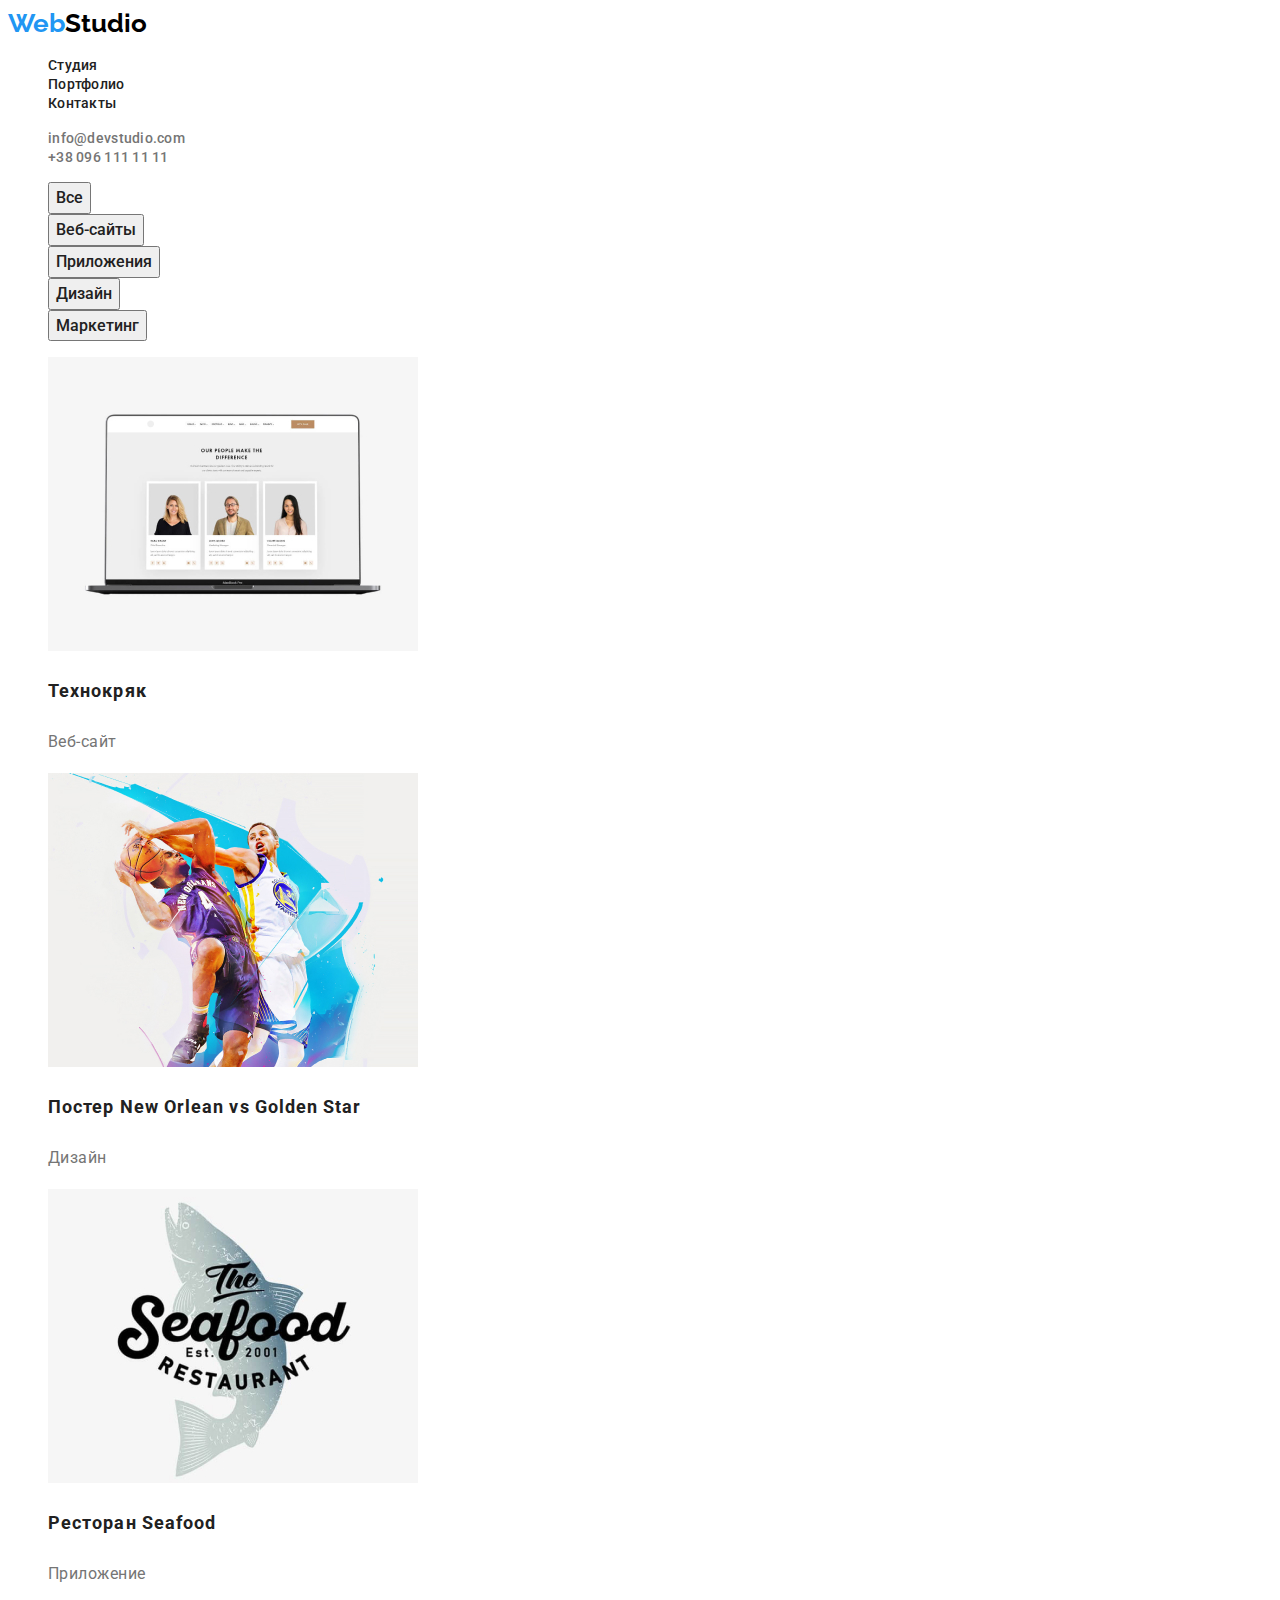
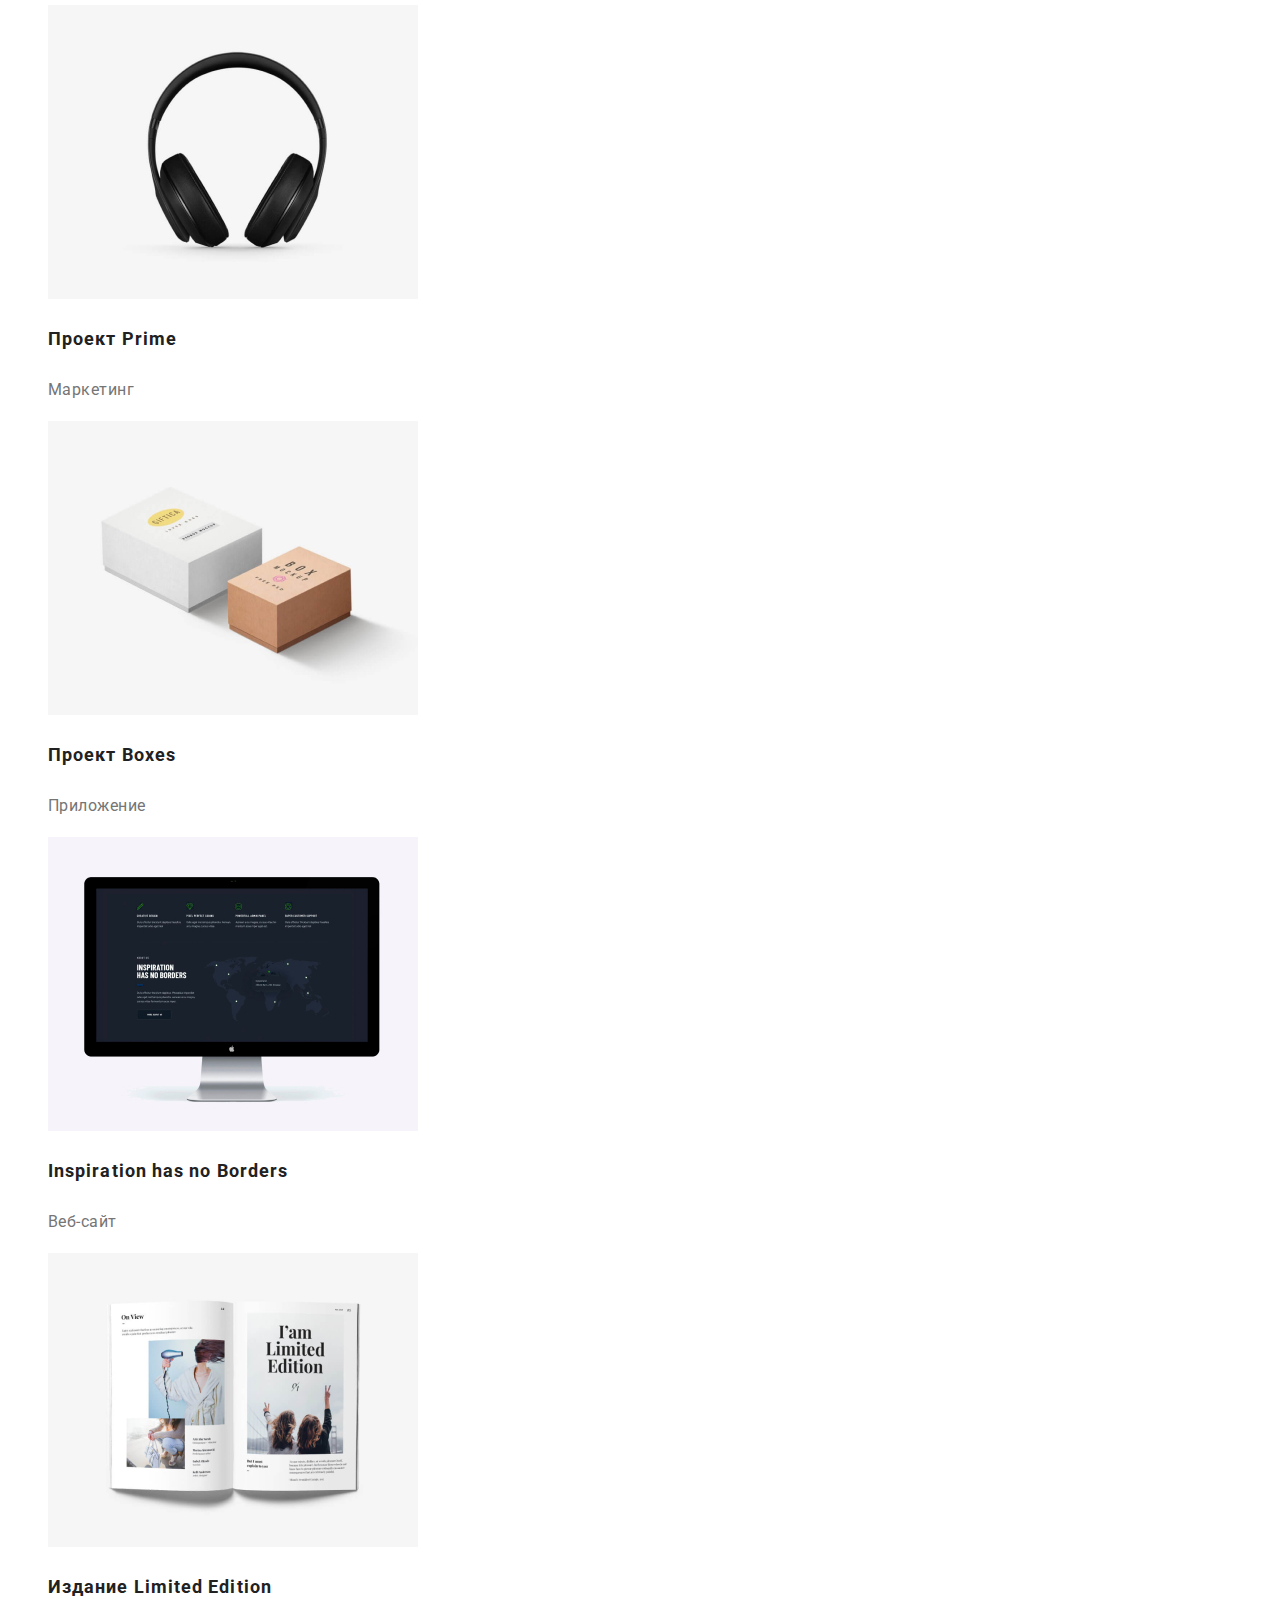
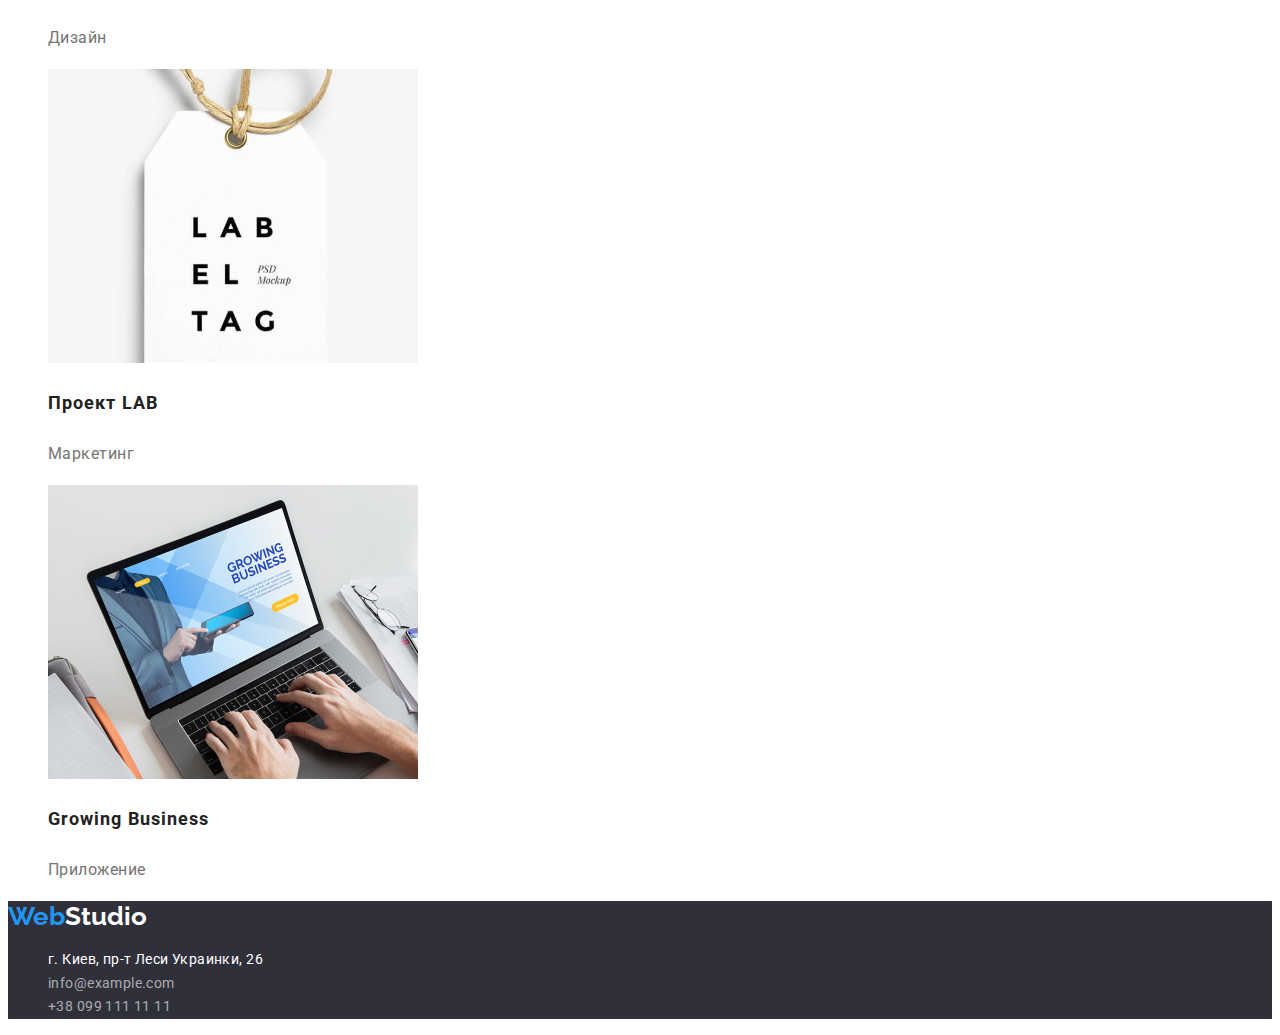
==== portfolio.html @ 6d34a5d7 "start" ====
<!DOCTYPE html>
<html lang="ru">
  <head>
    <meta charset="UTF-8" />
    <meta http-equiv="X-UA-Compatible" content="IE=edge" />
    <meta name="viewport" content="width=device-width, initial-scale=1.0" />
    <title>Портфолио</title>
    <link rel="stylesheet" href="./css/styles.css" />
    <link rel="preconnect" href="https://fonts.googleapis.com" />
    <link rel="preconnect" href="https://fonts.gstatic.com" crossorigin />
    <link
      href="https://fonts.googleapis.com/css2?family=Raleway:wght@700&family=Roboto:wght@400;500;700;900&display=swap"
      rel="stylesheet"
    />
  </head>

  <body>
    <!-- Шапка сайта -->

    <header>
      <nav>
        <a class="logo text-decor" href="./index.html">
          <span class="logo-accent">Web</span>Studio</a
        >

        <ul class="list-style">
          <li><a class="hover-style text-decor link-style" href="./index.html">Студия</a></li>
          <li>
            <a class="hover-style text-decor link-style" href="./portfolio.html">Портфолио</a>
          </li>
          <li><a class="hover-style text-decor link-style" href="">Контакты</a></li>
        </ul>
      </nav>

      <ul class="list-style">
        <li>
          <a class="contacts text-decor hover-style" href="mailto:info@devstudio.com"
            >info@devstudio.com</a
          >
        </li>
        <li>
          <a class="contacts text-decor hover-style" href="tel:+380961111111">+38 096 111 11 11</a>
        </li>
      </ul>
    </header>

    <!-- Основной контент -->

    <main>
      <section class="main-section">
        <h1 hidden>Примеры работ</h1>
        <ul class="list-style">
          <li><button type="button" class="main-section-button">Все</button></li>
          <li><button type="button" class="main-section-button">Веб-сайты</button></li>
          <li><button type="button" class="main-section-button">Приложения</button></li>
          <li><button type="button" class="main-section-button">Дизайн</button></li>
          <li><button type="button" class="main-section-button">Маркетинг</button></li>
        </ul>

        <ul class="list-style">
          <li>
            <img src="./images/techbook.jpg" alt="Технокряк" width="370" />
            <h3 class="main-section-projects">Технокряк</h3>
            <p class="main-section-title">Веб-сайт</p>
          </li>

          <li>
            <img
              src="./images/poster-new-orlean.jpg"
              alt="Постер New Orlean vs Golden Star"
              width="370"
            />
            <h3 class="main-section-projects">Постер New Orlean vs Golden Star</h3>
            <p class="main-section-title">Дизайн</p>
          </li>

          <li>
            <img src="./images/rest-seafood.jpg" alt="Ресторан Seafood" width="370" />
            <h3 class="main-section-projects">Ресторан Seafood</h3>
            <p class="main-section-title">Приложение</p>
          </li>

          <li>
            <img src="./images/project-prime.jpg" alt="Проект Prime" width="370" />
            <h3 class="main-section-projects">Проект Prime</h3>
            <p class="main-section-title">Маркетинг</p>
          </li>

          <li>
            <img src="./images/project-boxes.jpg" alt="Проект Boxes" width="370" />
            <h3 class="main-section-projects">Проект Boxes</h3>
            <p class="main-section-title">Приложение</p>
          </li>

          <li>
            <img
              src="./images/inspiration-has-no-b.jpg"
              alt="Inspiration has no Borders"
              width="370"
            />
            <h3 class="main-section-projects">Inspiration has no Borders</h3>
            <p class="main-section-title">Веб-сайт</p>
          </li>

          <li>
            <img src="./images/edition-le.jpg" alt="Издание Limited Edition" width="370" />
            <h3 class="main-section-projects">Издание Limited Edition</h3>
            <p class="main-section-title">Дизайн</p>
          </li>

          <li>
            <img src="./images/project-lab.jpg" alt="Проект LAB" width="370" />
            <h3 class="main-section-projects">Проект LAB</h3>
            <p class="main-section-title">Маркетинг</p>
          </li>

          <li>
            <img src="./images/growing-business.jpg" alt="Growing Business" width="370" />
            <h3 class="main-section-projects">Growing Business</h3>
            <p class="main-section-title">Приложение</p>
          </li>
        </ul>
      </section>
    </main>

    <!-- Футер -->

    <footer class="footer-section">
      <a class="footer-logo text-decor" href="./index.html"
        ><span class="footer-logo-accent">Web</span>Studio</a
      >
      <address>
        <ul class="list-style">
          <li>
            <a class="text-decor" href="https://bit.ly/3pXMvUd"
              ><span class="footer-adress-style hover-style"
                >г. Киев, пр-т Леси Украинки, 26</span
              ></a
            >
          </li>
          <li>
            <a class="text-decor" href="mailto:info@example.com"
              ><span class="footer-contacts-style hover-style">info@example.com</span></a
            >
          </li>
          <li>
            <a class="text-decor" href="tel:+380991111111"
              ><span class="footer-contacts-style hover-style">+38 099 111 11 11</span></a
            >
          </li>
        </ul>
      </address>
    </footer>
  </body>
</html>
---- css/styles.css ----
:root {
  --primary-text-color: #212121;
  --second-text-color: #757575;
  --accent-color: #2196f3;
  --white-text-color: #ffffff;
  --main-background-color: #ffffff;
}

body {
  font-family: 'Roboto', sans-serif;
  font-style: normal;
  background: var(--main-background-color);
}

.list-style {
  list-style: none;
}

.text-decor {
  text-decoration: none;
}

.hover-style:hover,
hover-style:focus {
  color: var(--accent-color);
}

/* Шапка общая*/

.logo {
  font-family: 'Raleway';
  font-style: 400;
  font-weight: 700;
  font-size: 26px;
  line-height: 1.19;
  color: #000000;
}

.logo-accent {
  color: var(--accent-color);
}

.contacts {
  font-weight: 500;
  font-size: 14px;
  line-height: 1.14;
  letter-spacing: 0.02em;
  color: var(--second-text-color);
}

.link-style {
  font-style: normal;
  font-weight: 500;
  font-size: 14px;
  line-height: 1.14;
  letter-spacing: 0.02em;
  color: var(--primary-text-color);
}

/* Основной контент - главная */

.hero-section {
  background: #2f303a;
}

.hero-section-title {
  font-weight: 900;
  font-size: 44px;
  line-height: 1.36;
  text-align: center;
  letter-spacing: 0.06em;
  text-transform: uppercase;
  color: var(--white-text-color);
}

.hero-section-button {
  width: 200px;
  height: 50px;
  cursor: pointer;
  font-weight: 700;
  font-size: 16px;
  line-height: 0.53;
  align-items: center;
  text-align: center;
  letter-spacing: 0.06em;
  color: var(--primary-text-color);
}

.hero-section-button:hover,
.hero-section-button:focus {
  background-color: #2196f3;
  color: var(--white-text-color);
}

.skill-section-title {
  font-weight: 700;
  font-size: 14px;
  line-height: 1.14;
  letter-spacing: 0.03em;
  text-transform: uppercase;
  color: var(--primary-text-color);
}

.scill-section-text {
  font-size: 14px;
  line-height: 1.71;
  letter-spacing: 0.03em;
  color: var(--second-text-color);
}

.work-section-title {
  font-style: normal;
  font-weight: 700;
  font-size: 36px;
  line-height: 1.17;
  text-align: center;
  letter-spacing: 0.03em;
}

.team-section {
  background: #f5f4fa;
}

.team-section-title {
  font-style: normal;
  font-weight: 700;
  font-size: 36px;
  line-height: 1.17;
  text-align: center;
  letter-spacing: 0.03em;
  color: var(--primary-text-color);
}

.team-section-person {
  font-style: normal;
  font-weight: 500;
  font-size: 16px;
  line-height: 1.19;
  text-align: center;
  letter-spacing: 0.03em;
}

.team-section-text {
  font-size: 16px;
  line-height: 1.19;
  text-align: center;
  letter-spacing: 0.03em;
  color: var(--second-text-color);
}

/* Основной контент - портфолио*/

.main-section-button {
  font-family: 'Roboto';
  font-style: inherit;
  font-weight: 500;
  font-size: 16px;
  line-height: 1.62;
  color: var(--primary-text-color);
  cursor: pointer;
}

.main-section-button:hover,
.main-section-button:focus {
  background-color: #2196f3;
  color: var(--white-text-color);
}

.main-section-projects {
  font-weight: 700;
  font-size: 18px;
  line-height: 2;
  letter-spacing: 0.06em;
  color: var(--primary-text-color);
}

.main-section-title {
  font-weight: 400;
  font-size: 16px;
  line-height: 1.87;
  letter-spacing: 0.03em;
  color: var(--second-text-color);
}

/* Футер общий*/

.footer-section {
  background-color: #2f303a;
}

.footer-logo {
  font-family: 'Raleway';
  font-style: 400;
  font-weight: 700;
  font-size: 26px;
  line-height: 1.19;
  color: var(--white-text-color);
}

.footer-logo-accent {
  color: var(--accent-color);
}

.footer-adress-style {
  font-style: normal;
  font-weight: 400;
  font-size: 14px;
  line-height: 1.71;
  letter-spacing: 0.03em;
  color: var(--white-text-color);
}

.footer-contacts-style {
  font-style: normal;
  font-weight: 400;
  font-size: 14px;
  line-height: 1.71;
  letter-spacing: 0.03em;
  color: rgba(255, 255, 255, 0.6);
}
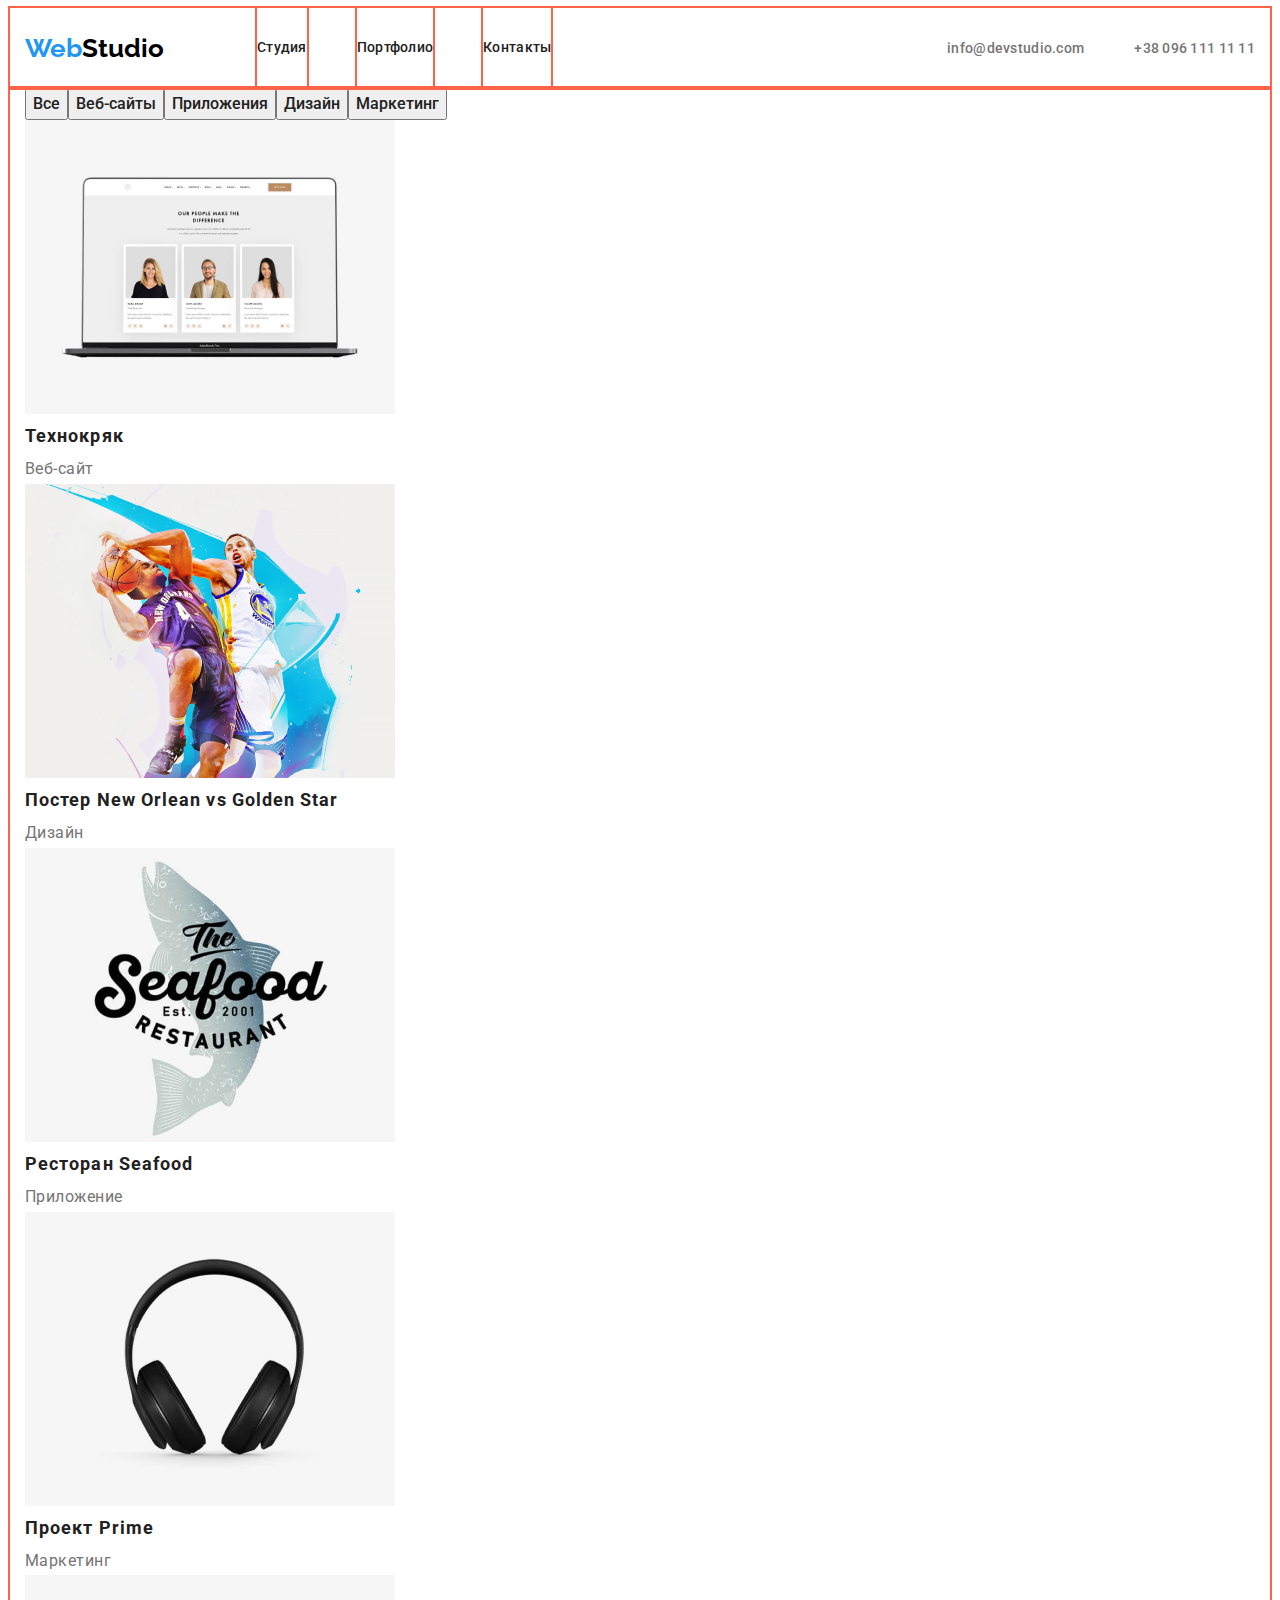
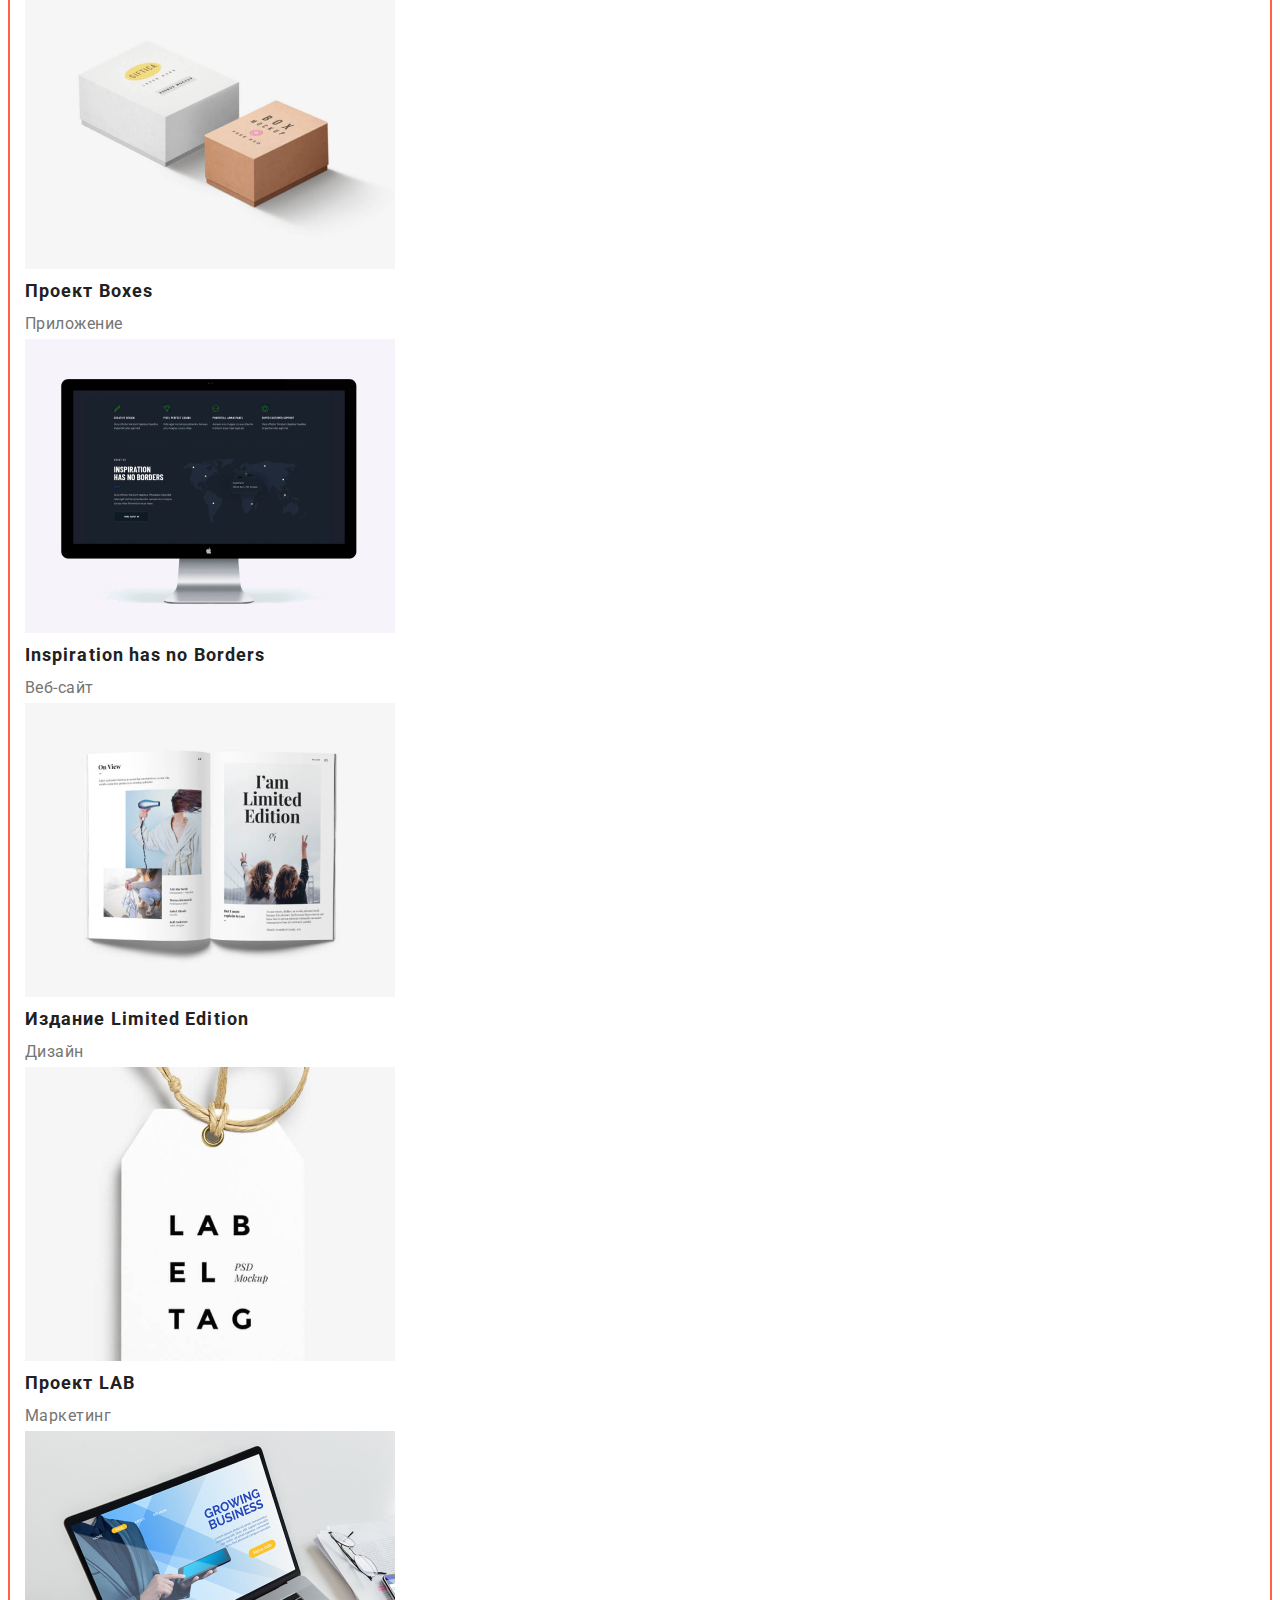
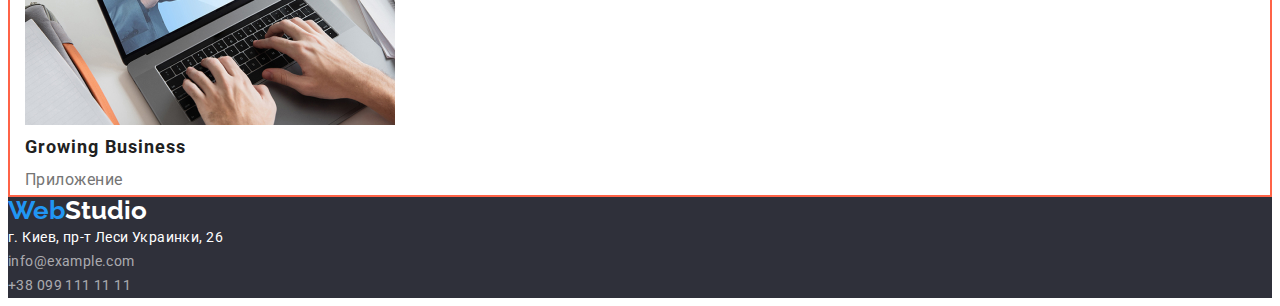
==== commit e8306dc2: "header" ====
--- a/portfolio.html
+++ b/portfolio.html
@@ -5,51 +5,62 @@
     <meta http-equiv="X-UA-Compatible" content="IE=edge" />
     <meta name="viewport" content="width=device-width, initial-scale=1.0" />
     <title>Портфолио</title>
-    <link rel="stylesheet" href="./css/styles.css" />
+
     <link rel="preconnect" href="https://fonts.googleapis.com" />
     <link rel="preconnect" href="https://fonts.gstatic.com" crossorigin />
     <link
       href="https://fonts.googleapis.com/css2?family=Raleway:wght@700&family=Roboto:wght@400;500;700;900&display=swap"
       rel="stylesheet"
     />
+    <link
+      rel="stylesheet"
+      href="https://cdnjs.cloudflare.com/ajax/libs/modern-normalize/1.1.0/modern-normalize.min.css"
+      integrity="sha512-wpPYUAdjBVSE4KJnH1VR1HeZfpl1ub8YT/NKx4PuQ5NmX2tKuGu6U/JRp5y+Y8XG2tV+wKQpNHVUX03MfMFn9Q=="
+      crossorigin="anonymous"
+      referrerpolicy="no-referrer"
+    />
+    <link rel="stylesheet" href="./css/styles.css" />
   </head>
 
   <body>
     <!-- Шапка сайта -->
 
-    <header>
-      <nav>
-        <a class="logo text-decor" href="./index.html">
-          <span class="logo-accent">Web</span>Studio</a
-        >
+    <header class="page-header">
+      <div class="container header-style">
+        <nav class="header-style">
+          <a class="logo decor" href="./index.html"> <span class="logo-accent">Web</span>Studio</a>
+          <ul class="list-style site-nav">
+            <li class="item">
+              <a class="hover-style link-style" href="./index.html">Студия</a>
+            </li>
+            <li class="item">
+              <a class="hover-style link-style" href="./portfolio.html">Портфолио</a>
+            </li>
+            <li class="item">
+              <a class="hover-style link-style" href="">Контакты</a>
+            </li>
+          </ul>
+        </nav>
 
-        <ul class="list-style">
-          <li><a class="hover-style text-decor link-style" href="./index.html">Студия</a></li>
-          <li>
-            <a class="hover-style text-decor link-style" href="./portfolio.html">Портфолио</a>
+        <ul class="list-style contacts">
+          <li class="contacts-item">
+            <a class="contacts-link hover-style" href="mailto:info@devstudio.com"
+              >info@devstudio.com</a
+            >
           </li>
-          <li><a class="hover-style text-decor link-style" href="">Контакты</a></li>
+          <li class="contacts-item">
+            <a class="contacts-link hover-style" href="tel:+380961111111">+38 096 111 11 11</a>
+          </li>
         </ul>
-      </nav>
-
-      <ul class="list-style">
-        <li>
-          <a class="contacts text-decor hover-style" href="mailto:info@devstudio.com"
-            >info@devstudio.com</a
-          >
-        </li>
-        <li>
-          <a class="contacts text-decor hover-style" href="tel:+380961111111">+38 096 111 11 11</a>
-        </li>
-      </ul>
+      </div>
     </header>
 
     <!-- Основной контент -->
 
     <main>
-      <section class="main-section">
+      <section class="container main-section">
         <h1 hidden>Примеры работ</h1>
-        <ul class="list-style">
+        <ul class="list-style button-list">
           <li><button type="button" class="main-section-button">Все</button></li>
           <li><button type="button" class="main-section-button">Веб-сайты</button></li>
           <li><button type="button" class="main-section-button">Приложения</button></li>
@@ -126,25 +137,25 @@
     <!-- Футер -->
 
     <footer class="footer-section">
-      <a class="footer-logo text-decor" href="./index.html"
+      <a class="footer-logo" href="./index.html"
         ><span class="footer-logo-accent">Web</span>Studio</a
       >
       <address>
         <ul class="list-style">
           <li>
-            <a class="text-decor" href="https://bit.ly/3pXMvUd"
+            <a href="https://bit.ly/3pXMvUd"
               ><span class="footer-adress-style hover-style"
                 >г. Киев, пр-т Леси Украинки, 26</span
               ></a
             >
           </li>
           <li>
-            <a class="text-decor" href="mailto:info@example.com"
+            <a href="mailto:info@example.com"
               ><span class="footer-contacts-style hover-style">info@example.com</span></a
             >
           </li>
           <li>
-            <a class="text-decor" href="tel:+380991111111"
+            <a href="tel:+380991111111"
               ><span class="footer-contacts-style hover-style">+38 099 111 11 11</span></a
             >
           </li>
--- a/css/styles.css
+++ b/css/styles.css
@@ -12,20 +12,62 @@
   background: var(--main-background-color);
 }
 
+h1,
+h2,
+h3,
+h4,
+h5,
+h6,
+p {
+  margin: 0;
+}
+
 .list-style {
   list-style: none;
-}
-
-.text-decor {
+  text-decoration: none;
+  padding: 0;
+  margin: 0;
+}
+
+.decor {
   text-decoration: none;
 }
 
 .hover-style:hover,
 hover-style:focus {
   color: var(--accent-color);
+  text-decoration: none;
+}
+
+.container {
+  width: 1230px;
+  padding-left: 15px;
+  padding-right: 15px;
+  margin-left: auto;
+  margin-right: auto;
+  outline: 2px solid tomato;
 }
 
 /* Шапка общая*/
+
+.header-style {
+  display: flex;
+  align-items: center;
+}
+
+.site-nav {
+  display: flex;
+  margin-left: 93px;
+}
+
+.site-nav .item {
+  /* margin-right: 50px; */
+  outline: 2px solid tomato;
+}
+
+.site-nav .item + .item {
+  margin-left: 50px;
+}
 
 .logo {
   font-family: 'Raleway';
@@ -40,21 +82,37 @@
   color: var(--accent-color);
 }
 
-.contacts {
+.link-style {
+  display: block;
+  padding-top: 32px;
+  padding-bottom: 32px;
+
+  color: var(--primary-text-color);
+
+  font-style: normal;
   font-weight: 500;
   font-size: 14px;
   line-height: 1.14;
   letter-spacing: 0.02em;
-  color: var(--second-text-color);
-}
-
-.link-style {
-  font-style: normal;
+  text-decoration: none;
+}
+
+.contacts .contacts-item + .contacts-item {
+  margin-left: 50px;
+}
+
+.contacts {
+  display: flex;
+  margin-left: auto;
+}
+
+.contacts-link {
   font-weight: 500;
   font-size: 14px;
   line-height: 1.14;
   letter-spacing: 0.02em;
-  color: var(--primary-text-color);
+  color: var(--second-text-color);
+  text-decoration: none;
 }
 
 /* Основной контент - главная */
@@ -74,7 +132,7 @@
 }
 
 .hero-section-button {
-  width: 200px;
+  min-width: 200px;
   height: 50px;
   cursor: pointer;
   font-weight: 700;
@@ -84,6 +142,8 @@
   text-align: center;
   letter-spacing: 0.06em;
   color: var(--primary-text-color);
+  border-radius: 4px;
+  padding: 10px 32px;
 }
 
 .hero-section-button:hover,
@@ -150,6 +210,10 @@
 
 /* Основной контент - портфолио*/
 
+.button-list {
+  display: flex;
+}
+
 .main-section-button {
   font-family: 'Roboto';
   font-style: inherit;
@@ -195,6 +259,7 @@
   font-size: 26px;
   line-height: 1.19;
   color: var(--white-text-color);
+  text-decoration: none;
 }
 
 .footer-logo-accent {
@@ -218,3 +283,7 @@
   letter-spacing: 0.03em;
   color: rgba(255, 255, 255, 0.6);
 }
+
+.list-style a {
+  text-decoration: none;
+}
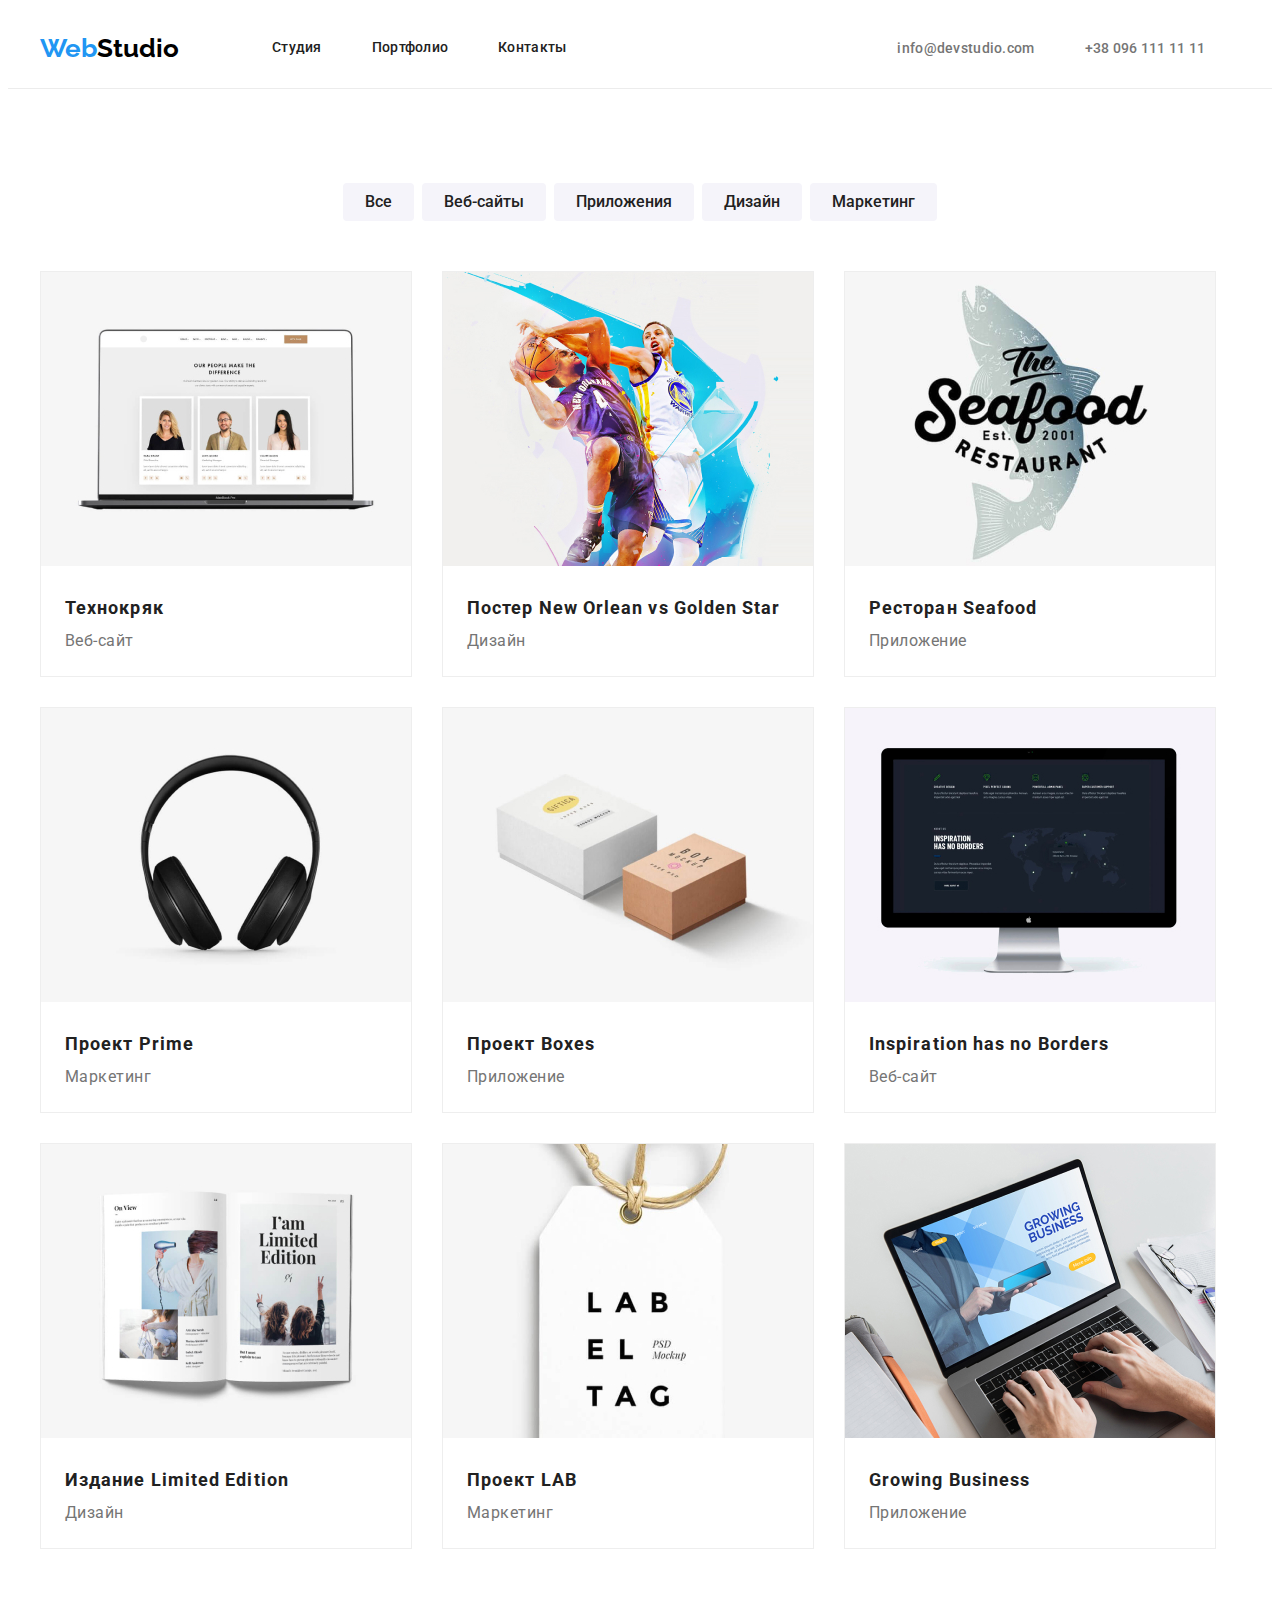
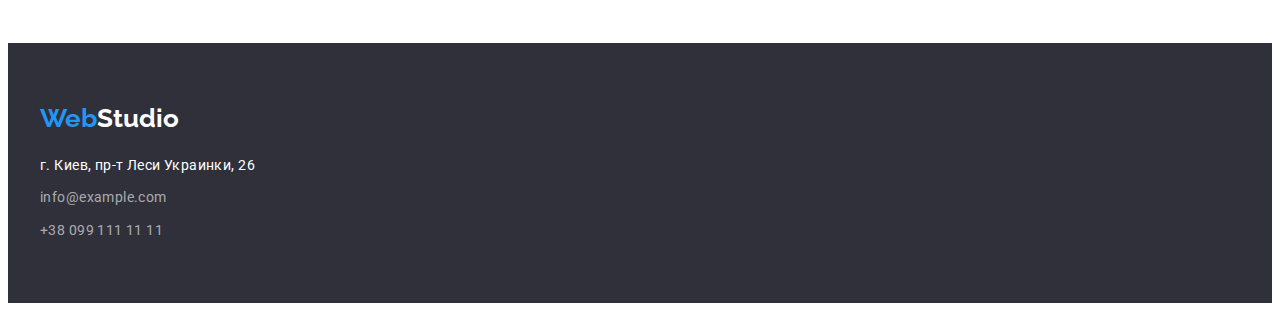
==== commit b67d71d6: "portfolio done" ====
--- a/portfolio.html
+++ b/portfolio.html
@@ -58,77 +58,105 @@
     <!-- Основной контент -->
 
     <main>
-      <section class="container main-section">
+      <section class="container main-section section">
         <h1 hidden>Примеры работ</h1>
         <ul class="list-style button-list">
-          <li><button type="button" class="main-section-button">Все</button></li>
-          <li><button type="button" class="main-section-button">Веб-сайты</button></li>
-          <li><button type="button" class="main-section-button">Приложения</button></li>
-          <li><button type="button" class="main-section-button">Дизайн</button></li>
-          <li><button type="button" class="main-section-button">Маркетинг</button></li>
+          <li class="button-item">
+            <button type="button" class="main-section-button">Все</button>
+          </li>
+          <li class="button-item">
+            <button type="button" class="main-section-button">Веб-сайты</button>
+          </li>
+          <li class="button-item">
+            <button type="button" class="main-section-button">Приложения</button>
+          </li>
+          <li class="button-item">
+            <button type="button" class="main-section-button">Дизайн</button>
+          </li>
+          <li class="button-item">
+            <button type="button" class="main-section-button">Маркетинг</button>
+          </li>
         </ul>
 
-        <ul class="list-style">
-          <li>
+        <ul class="list-style project-list">
+          <li class="project-item">
             <img src="./images/techbook.jpg" alt="Технокряк" width="370" />
-            <h3 class="main-section-projects">Технокряк</h3>
-            <p class="main-section-title">Веб-сайт</p>
+            <div class="project-text">
+              <h3 class="main-section-projects">Технокряк</h3>
+              <p class="main-section-title">Веб-сайт</p>
+            </div>
           </li>
 
-          <li>
+          <li class="project-item">
             <img
               src="./images/poster-new-orlean.jpg"
               alt="Постер New Orlean vs Golden Star"
               width="370"
             />
-            <h3 class="main-section-projects">Постер New Orlean vs Golden Star</h3>
-            <p class="main-section-title">Дизайн</p>
+            <div class="project-text">
+              <h3 class="main-section-projects">Постер New Orlean vs Golden Star</h3>
+              <p class="main-section-title">Дизайн</p>
+            </div>
           </li>
 
-          <li>
+          <li class="project-item">
             <img src="./images/rest-seafood.jpg" alt="Ресторан Seafood" width="370" />
-            <h3 class="main-section-projects">Ресторан Seafood</h3>
-            <p class="main-section-title">Приложение</p>
+            <div class="project-text">
+              <h3 class="main-section-projects">Ресторан Seafood</h3>
+              <p class="main-section-title">Приложение</p>
+            </div>
           </li>
 
-          <li>
+          <li class="project-item">
             <img src="./images/project-prime.jpg" alt="Проект Prime" width="370" />
-            <h3 class="main-section-projects">Проект Prime</h3>
-            <p class="main-section-title">Маркетинг</p>
+            <div class="project-text">
+              <h3 class="main-section-projects">Проект Prime</h3>
+              <p class="main-section-title">Маркетинг</p>
+            </div>
           </li>
 
-          <li>
+          <li class="project-item">
             <img src="./images/project-boxes.jpg" alt="Проект Boxes" width="370" />
-            <h3 class="main-section-projects">Проект Boxes</h3>
-            <p class="main-section-title">Приложение</p>
+            <div class="project-text">
+              <h3 class="main-section-projects">Проект Boxes</h3>
+              <p class="main-section-title">Приложение</p>
+            </div>
           </li>
 
-          <li>
+          <li class="project-item">
             <img
               src="./images/inspiration-has-no-b.jpg"
               alt="Inspiration has no Borders"
               width="370"
             />
-            <h3 class="main-section-projects">Inspiration has no Borders</h3>
-            <p class="main-section-title">Веб-сайт</p>
+            <div class="project-text">
+              <h3 class="main-section-projects">Inspiration has no Borders</h3>
+              <p class="main-section-title">Веб-сайт</p>
+            </div>
           </li>
 
-          <li>
+          <li class="project-item">
             <img src="./images/edition-le.jpg" alt="Издание Limited Edition" width="370" />
-            <h3 class="main-section-projects">Издание Limited Edition</h3>
-            <p class="main-section-title">Дизайн</p>
+            <div class="project-text">
+              <h3 class="main-section-projects">Издание Limited Edition</h3>
+              <p class="main-section-title">Дизайн</p>
+            </div>
           </li>
 
-          <li>
+          <li class="project-item">
             <img src="./images/project-lab.jpg" alt="Проект LAB" width="370" />
-            <h3 class="main-section-projects">Проект LAB</h3>
-            <p class="main-section-title">Маркетинг</p>
+            <div class="project-text">
+              <h3 class="main-section-projects">Проект LAB</h3>
+              <p class="main-section-title">Маркетинг</p>
+            </div>
           </li>
 
-          <li>
+          <li class="project-item">
             <img src="./images/growing-business.jpg" alt="Growing Business" width="370" />
-            <h3 class="main-section-projects">Growing Business</h3>
-            <p class="main-section-title">Приложение</p>
+            <div class="project-text">
+              <h3 class="main-section-projects">Growing Business</h3>
+              <p class="main-section-title">Приложение</p>
+            </div>
           </li>
         </ul>
       </section>
@@ -137,30 +165,34 @@
     <!-- Футер -->
 
     <footer class="footer-section">
-      <a class="footer-logo" href="./index.html"
-        ><span class="footer-logo-accent">Web</span>Studio</a
-      >
-      <address>
-        <ul class="list-style">
-          <li>
-            <a href="https://bit.ly/3pXMvUd"
-              ><span class="footer-adress-style hover-style"
-                >г. Киев, пр-т Леси Украинки, 26</span
-              ></a
-            >
-          </li>
-          <li>
-            <a href="mailto:info@example.com"
-              ><span class="footer-contacts-style hover-style">info@example.com</span></a
-            >
-          </li>
-          <li>
-            <a href="tel:+380991111111"
-              ><span class="footer-contacts-style hover-style">+38 099 111 11 11</span></a
-            >
-          </li>
-        </ul>
-      </address>
+      <section class="container">
+        <div class="footer-logo-item">
+          <a class="footer-logo" href="./index.html"
+            ><span class="footer-logo-accent">Web</span>Studio</a
+          >
+        </div>
+        <address class="footer-adress">
+          <ul class="list-style">
+            <li>
+              <a href="https://bit.ly/3pXMvUd"
+                ><span class="footer-adress-style hover-style"
+                  >г. Киев, пр-т Леси Украинки, 26</span
+                ></a
+              >
+            </li>
+            <li class="footer-item">
+              <a href="mailto:info@example.com"
+                ><span class="footer-contacts-style hover-style">info@example.com</span></a
+              >
+            </li>
+            <li class="footer-item">
+              <a href="tel:+380991111111"
+                ><span class="footer-contacts-style hover-style">+38 099 111 11 11</span></a
+              >
+            </li>
+          </ul>
+        </address>
+      </section>
     </footer>
   </body>
 </html>
--- a/css/styles.css
+++ b/css/styles.css
@@ -10,6 +10,7 @@
   font-family: 'Roboto', sans-serif;
   font-style: normal;
   background: var(--main-background-color);
+  /* width: 1600px; */
 }
 
 h1,
@@ -40,30 +41,33 @@
 }
 
 .container {
-  width: 1230px;
+  width: 1200px;
   padding-left: 15px;
   padding-right: 15px;
   margin-left: auto;
   margin-right: auto;
+  /* outline: 2px solid tomato; */
+}
+
+/* Шапка общая*/
+
+.page-header {
+  border-bottom: 1px solid #ececec;
+}
+
+.header-style {
+  display: flex;
+  align-items: center;
+}
+
+.site-nav {
+  display: flex;
+  margin-left: 93px;
+}
+
+/* .site-nav .item {
   outline: 2px solid tomato;
-}
-
-/* Шапка общая*/
-
-.header-style {
-  display: flex;
-  align-items: center;
-}
-
-.site-nav {
-  display: flex;
-  margin-left: 93px;
-}
-
-.site-nav .item {
-  /* margin-right: 50px; */
-  outline: 2px solid tomato;
-}
+} */
 
 .site-nav .item + .item {
   margin-left: 50px;
@@ -103,7 +107,7 @@
 
 .contacts {
   display: flex;
-  margin-left: auto;
+  margin-left: 331px;
 }
 
 .contacts-link {
@@ -210,11 +214,27 @@
 
 /* Основной контент - портфолио*/
 
+.section {
+  padding-top: 94px;
+  padding-bottom: 94px;
+}
+
 .button-list {
   display: flex;
+  justify-content: center;
+  /* padding-top: 94px; */
+}
+
+.button-list .button-item + .button-item {
+  padding-left: 8px;
 }
 
 .main-section-button {
+  padding: 6px 22px;
+  background: #f5f4fa;
+  border-radius: 4px;
+  border: none;
+
   font-family: 'Roboto';
   font-style: inherit;
   font-weight: 500;
@@ -230,6 +250,30 @@
   color: var(--white-text-color);
 }
 
+.project-list {
+  display: flex;
+  flex-wrap: wrap;
+  padding-top: 50px;
+  /* padding-bottom: 94px; */
+  /* outline: 2px solid tomato; */
+}
+
+.project-item {
+  width: 370px;
+  margin-right: 30px;
+  margin-bottom: 30px;
+  background: #ffffff;
+  border: 1px solid #eeeeee;
+}
+
+.project-item:nth-child(3n) {
+  margin-right: 0;
+}
+
+.project-item:nth-last-child(-n + 3) {
+  margin-bottom: 0;
+}
+
 .main-section-projects {
   font-weight: 700;
   font-size: 18px;
@@ -246,6 +290,10 @@
   color: var(--second-text-color);
 }
 
+.project-text {
+  padding: 20px 24px;
+}
+
 /* Футер общий*/
 
 .footer-section {
@@ -287,3 +335,16 @@
 .list-style a {
   text-decoration: none;
 }
+
+.footer-logo-item {
+  padding-top: 60px;
+}
+
+.footer-adress {
+  padding-top: 20px;
+  padding-bottom: 60px;
+}
+
+.footer-item {
+  padding-top: 9px;
+}
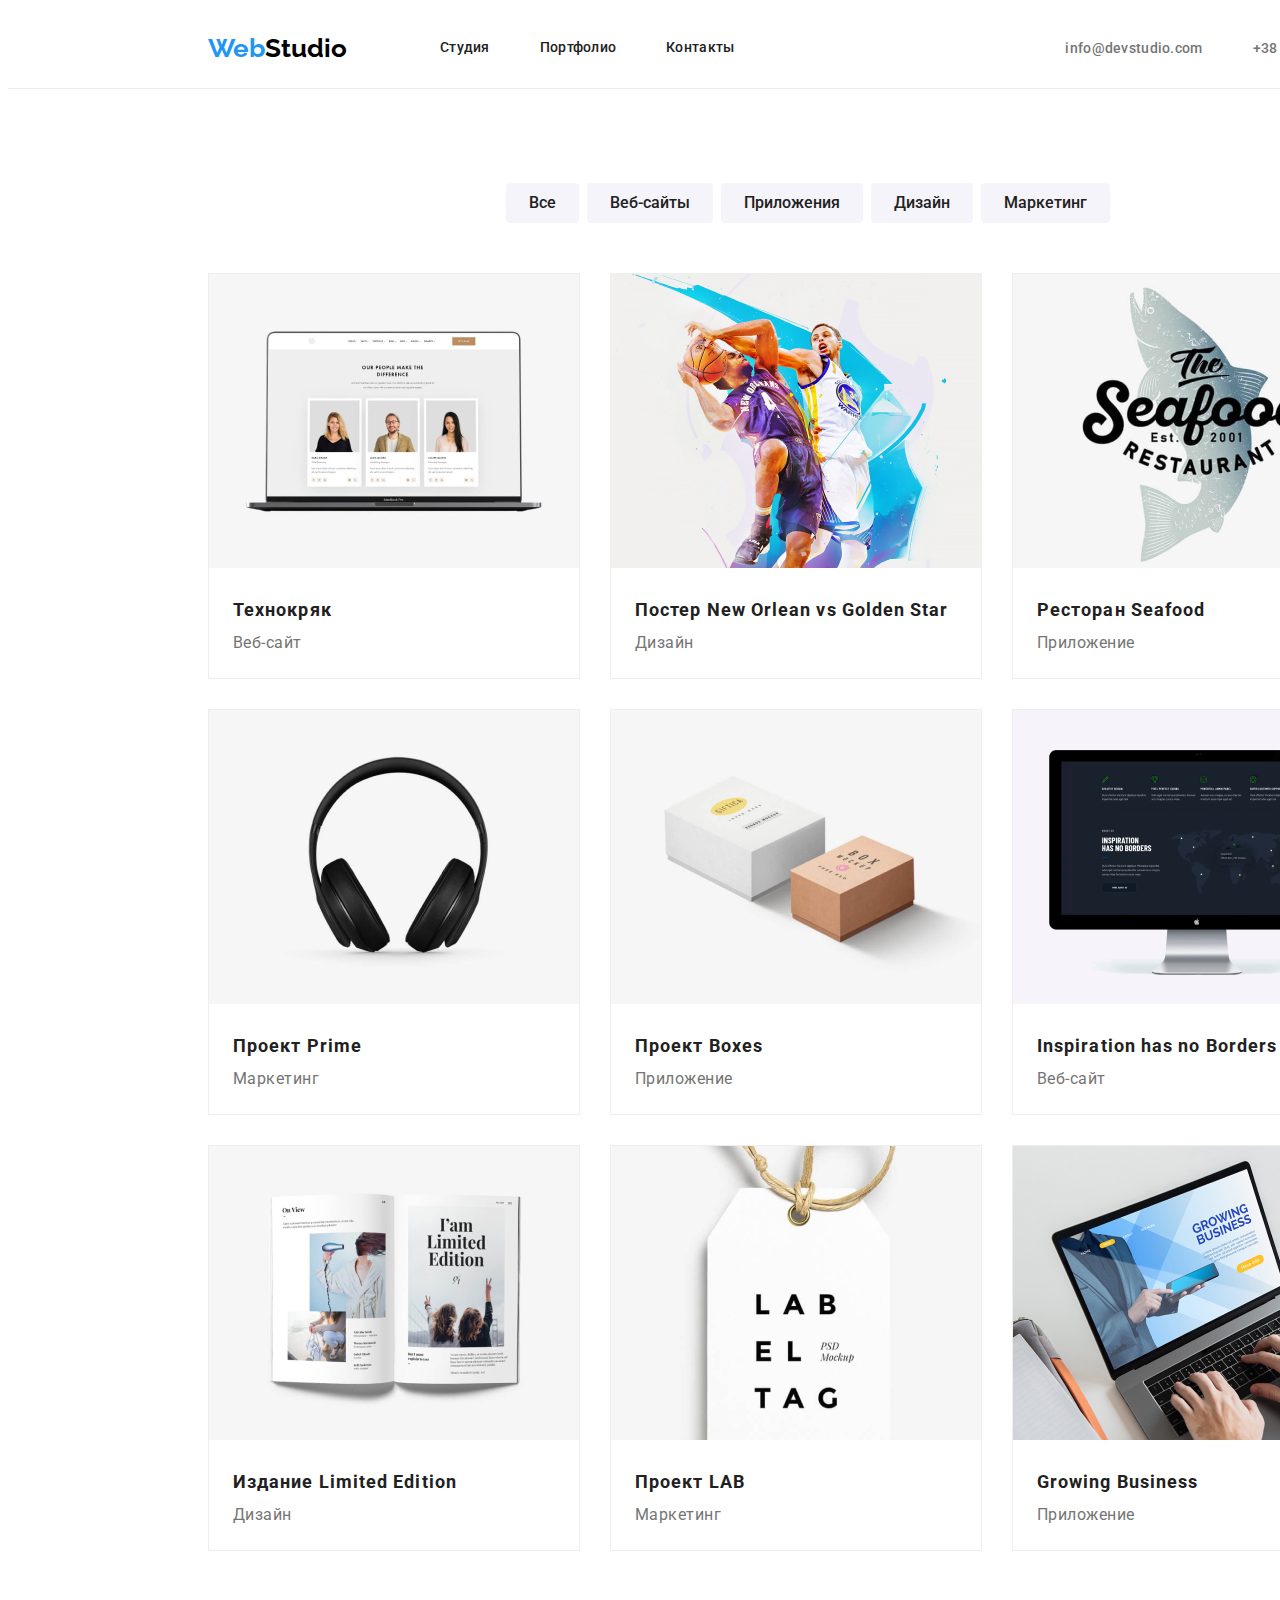
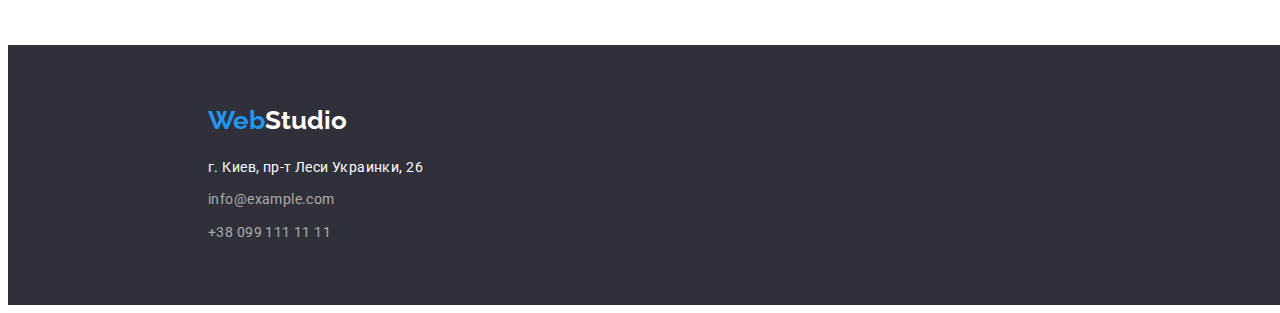
==== commit cb6f8911: "alredy done main+portfolio" ====
--- a/portfolio.html
+++ b/portfolio.html
@@ -165,7 +165,7 @@
     <!-- Футер -->
 
     <footer class="footer-section">
-      <section class="container">
+      <div class="container">
         <div class="footer-logo-item">
           <a class="footer-logo" href="./index.html"
             ><span class="footer-logo-accent">Web</span>Studio</a
@@ -192,7 +192,7 @@
             </li>
           </ul>
         </address>
-      </section>
+      </div>
     </footer>
   </body>
 </html>
--- a/css/styles.css
+++ b/css/styles.css
@@ -10,7 +10,7 @@
   font-family: 'Roboto', sans-serif;
   font-style: normal;
   background: var(--main-background-color);
-  /* width: 1600px; */
+  width: 1600px;
 }
 
 h1,
@@ -49,6 +49,11 @@
   /* outline: 2px solid tomato; */
 }
 
+.section {
+  padding-top: 94px;
+  padding-bottom: 94px;
+}
+
 /* Шапка общая*/
 
 .page-header {
@@ -123,16 +128,23 @@
 
 .hero-section {
   background: #2f303a;
+  padding-top: 200px;
+  padding-bottom: 200px;
+  text-align: center;
 }
 
 .hero-section-title {
+  font-style: n400;
   font-weight: 900;
   font-size: 44px;
   line-height: 1.36;
+
   text-align: center;
   letter-spacing: 0.06em;
   text-transform: uppercase;
   color: var(--white-text-color);
+  /* padding-top: 200px; */
+  padding-bottom: 30px;
 }
 
 .hero-section-button {
@@ -148,6 +160,7 @@
   color: var(--primary-text-color);
   border-radius: 4px;
   padding: 10px 32px;
+  border: 1px solid transparent;
 }
 
 .hero-section-button:hover,
@@ -156,6 +169,23 @@
   color: var(--white-text-color);
 }
 
+/* skill-section */
+
+.skill-section-list {
+  width: 270px;
+  flex-wrap: wrap;
+  /* margin-right: 30px; */
+}
+
+.skill-section-list:not(:last-child) {
+  margin-right: 30px;
+}
+
+.skill-section .list-style {
+  display: flex;
+  /* outline: 2px solid tomato; */
+}
+
 .skill-section-title {
   font-weight: 700;
   font-size: 14px;
@@ -170,6 +200,12 @@
   line-height: 1.71;
   letter-spacing: 0.03em;
   color: var(--second-text-color);
+}
+
+/* work-section */
+
+.work-section {
+  padding-top: 0px;
 }
 
 .work-section-title {
@@ -181,8 +217,35 @@
   letter-spacing: 0.03em;
 }
 
+.work-section .list-style {
+  display: flex;
+  margin-top: 50px;
+  /* outline: 2px solid tomato; */
+}
+
+.work-section-item:not(:last-child) {
+  margin-right: 30px;
+}
+
+/* team-section */
+
 .team-section {
   background: #f5f4fa;
+}
+
+.team-section .list-style {
+  display: flex;
+  margin-top: 50px;
+  /* outline: 2px solid tomato; */
+}
+
+.team-section-item:not(:last-child) {
+  margin-right: 30px;
+}
+
+.team-section-item {
+  border-radius: 0px 0px 4px 4px;
+  background: #ffffff;
 }
 
 .team-section-title {
@@ -202,6 +265,7 @@
   line-height: 1.19;
   text-align: center;
   letter-spacing: 0.03em;
+  margin-top: 30px;
 }
 
 .team-section-text {
@@ -210,14 +274,11 @@
   text-align: center;
   letter-spacing: 0.03em;
   color: var(--second-text-color);
+  margin-top: 10px;
+  margin-bottom: 30px;
 }
 
 /* Основной контент - портфолио*/
-
-.section {
-  padding-top: 94px;
-  padding-bottom: 94px;
-}
 
 .button-list {
   display: flex;
@@ -233,7 +294,6 @@
   padding: 6px 22px;
   background: #f5f4fa;
   border-radius: 4px;
-  border: none;
 
   font-family: 'Roboto';
   font-style: inherit;
@@ -242,6 +302,7 @@
   line-height: 1.62;
   color: var(--primary-text-color);
   cursor: pointer;
+  border: 1px solid transparent;
 }
 
 .main-section-button:hover,
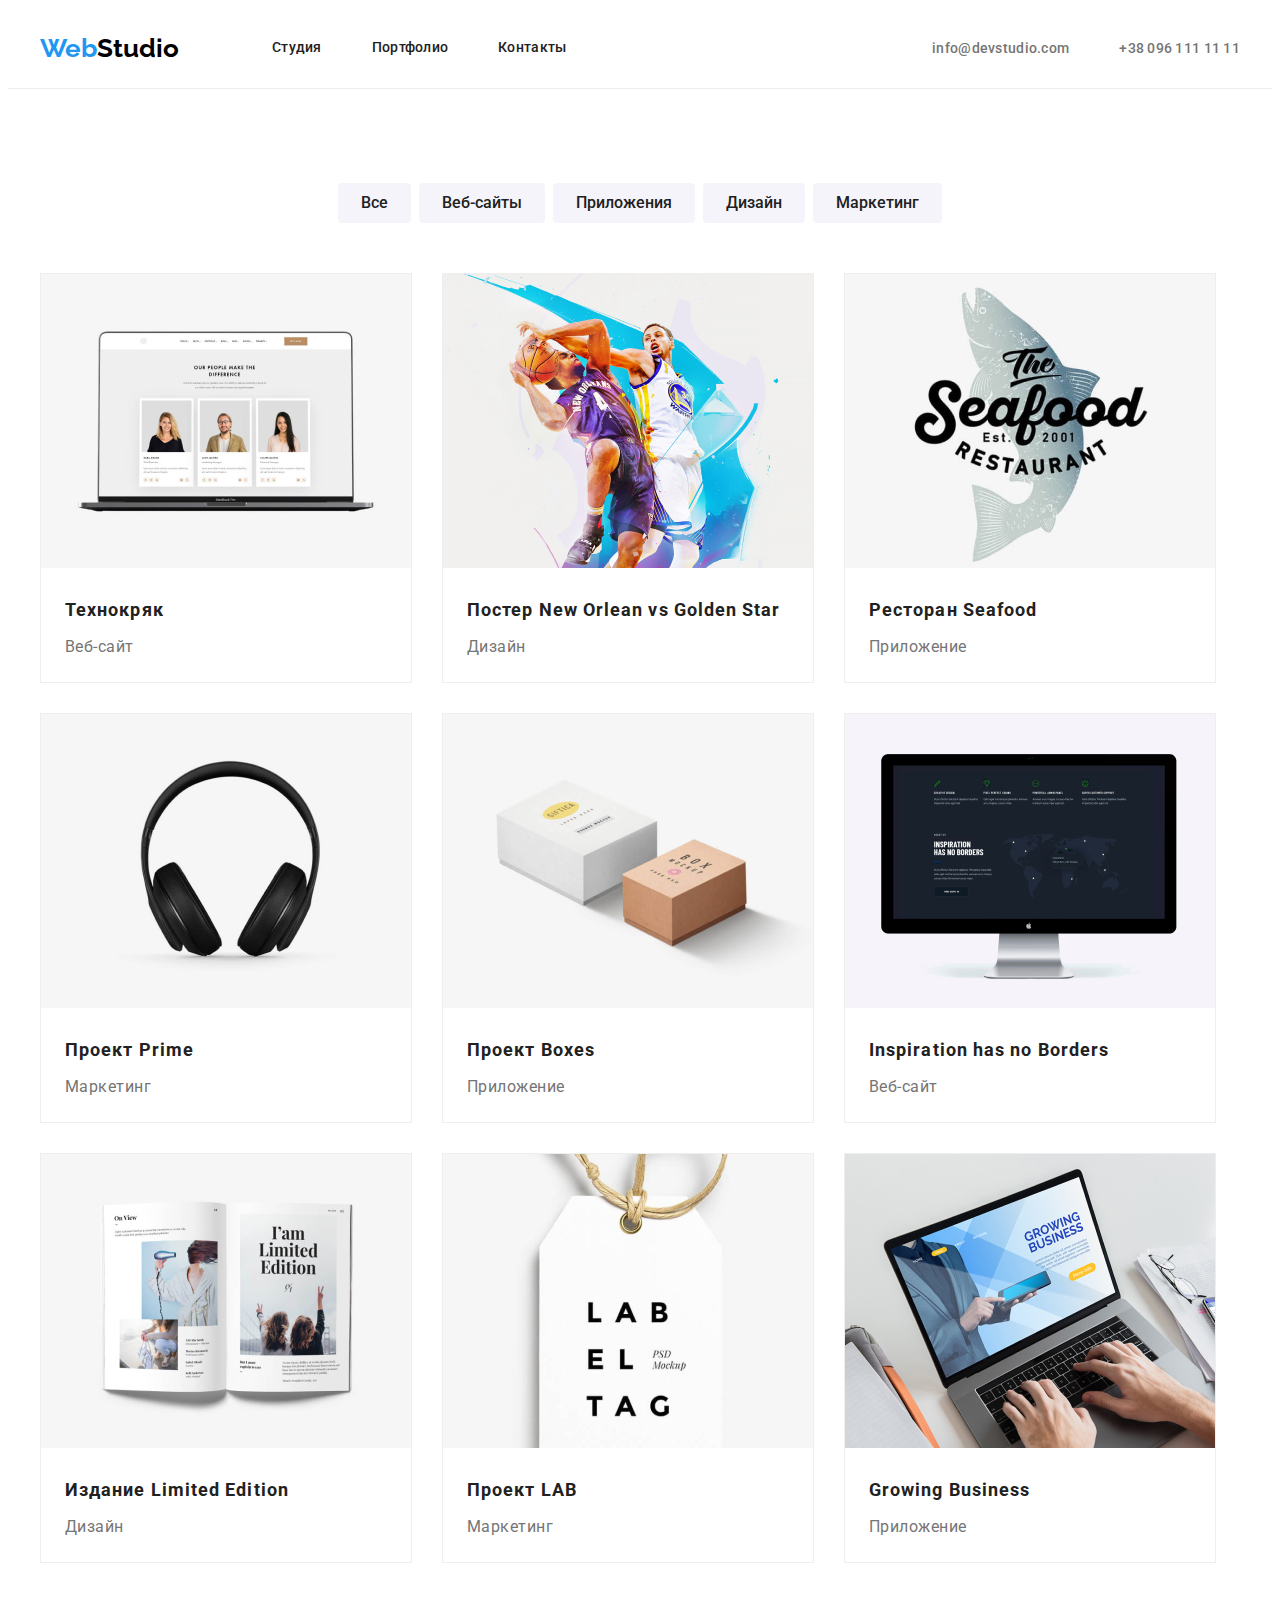
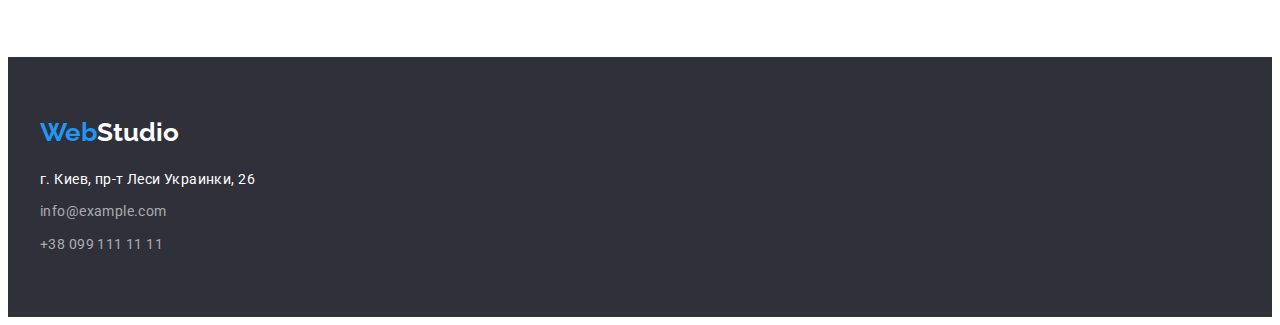
==== commit 40111c25: "now done)" ====
--- a/portfolio.html
+++ b/portfolio.html
@@ -58,107 +58,109 @@
     <!-- Основной контент -->
 
     <main>
-      <section class="container main-section section">
-        <h1 hidden>Примеры работ</h1>
-        <ul class="list-style button-list">
-          <li class="button-item">
-            <button type="button" class="main-section-button">Все</button>
-          </li>
-          <li class="button-item">
-            <button type="button" class="main-section-button">Веб-сайты</button>
-          </li>
-          <li class="button-item">
-            <button type="button" class="main-section-button">Приложения</button>
-          </li>
-          <li class="button-item">
-            <button type="button" class="main-section-button">Дизайн</button>
-          </li>
-          <li class="button-item">
-            <button type="button" class="main-section-button">Маркетинг</button>
-          </li>
-        </ul>
+      <section class="main-section section">
+        <div class="container">
+          <h1 hidden>Примеры работ</h1>
+          <ul class="list-style button-list">
+            <li class="button-item">
+              <button type="button" class="main-section-button">Все</button>
+            </li>
+            <li class="button-item">
+              <button type="button" class="main-section-button">Веб-сайты</button>
+            </li>
+            <li class="button-item">
+              <button type="button" class="main-section-button">Приложения</button>
+            </li>
+            <li class="button-item">
+              <button type="button" class="main-section-button">Дизайн</button>
+            </li>
+            <li class="button-item">
+              <button type="button" class="main-section-button">Маркетинг</button>
+            </li>
+          </ul>
 
-        <ul class="list-style project-list">
-          <li class="project-item">
-            <img src="./images/techbook.jpg" alt="Технокряк" width="370" />
-            <div class="project-text">
-              <h3 class="main-section-projects">Технокряк</h3>
-              <p class="main-section-title">Веб-сайт</p>
-            </div>
-          </li>
+          <ul class="list-style project-list">
+            <li class="project-item">
+              <img src="./images/techbook.jpg" alt="Технокряк" width="370" />
+              <div class="project-text">
+                <h3 class="main-section-projects">Технокряк</h3>
+                <p class="main-section-title">Веб-сайт</p>
+              </div>
+            </li>
 
-          <li class="project-item">
-            <img
-              src="./images/poster-new-orlean.jpg"
-              alt="Постер New Orlean vs Golden Star"
-              width="370"
-            />
-            <div class="project-text">
-              <h3 class="main-section-projects">Постер New Orlean vs Golden Star</h3>
-              <p class="main-section-title">Дизайн</p>
-            </div>
-          </li>
+            <li class="project-item">
+              <img
+                src="./images/poster-new-orlean.jpg"
+                alt="Постер New Orlean vs Golden Star"
+                width="370"
+              />
+              <div class="project-text">
+                <h3 class="main-section-projects">Постер New Orlean vs Golden Star</h3>
+                <p class="main-section-title">Дизайн</p>
+              </div>
+            </li>
 
-          <li class="project-item">
-            <img src="./images/rest-seafood.jpg" alt="Ресторан Seafood" width="370" />
-            <div class="project-text">
-              <h3 class="main-section-projects">Ресторан Seafood</h3>
-              <p class="main-section-title">Приложение</p>
-            </div>
-          </li>
+            <li class="project-item">
+              <img src="./images/rest-seafood.jpg" alt="Ресторан Seafood" width="370" />
+              <div class="project-text">
+                <h3 class="main-section-projects">Ресторан Seafood</h3>
+                <p class="main-section-title">Приложение</p>
+              </div>
+            </li>
 
-          <li class="project-item">
-            <img src="./images/project-prime.jpg" alt="Проект Prime" width="370" />
-            <div class="project-text">
-              <h3 class="main-section-projects">Проект Prime</h3>
-              <p class="main-section-title">Маркетинг</p>
-            </div>
-          </li>
+            <li class="project-item">
+              <img src="./images/project-prime.jpg" alt="Проект Prime" width="370" />
+              <div class="project-text">
+                <h3 class="main-section-projects">Проект Prime</h3>
+                <p class="main-section-title">Маркетинг</p>
+              </div>
+            </li>
 
-          <li class="project-item">
-            <img src="./images/project-boxes.jpg" alt="Проект Boxes" width="370" />
-            <div class="project-text">
-              <h3 class="main-section-projects">Проект Boxes</h3>
-              <p class="main-section-title">Приложение</p>
-            </div>
-          </li>
+            <li class="project-item">
+              <img src="./images/project-boxes.jpg" alt="Проект Boxes" width="370" />
+              <div class="project-text">
+                <h3 class="main-section-projects">Проект Boxes</h3>
+                <p class="main-section-title">Приложение</p>
+              </div>
+            </li>
 
-          <li class="project-item">
-            <img
-              src="./images/inspiration-has-no-b.jpg"
-              alt="Inspiration has no Borders"
-              width="370"
-            />
-            <div class="project-text">
-              <h3 class="main-section-projects">Inspiration has no Borders</h3>
-              <p class="main-section-title">Веб-сайт</p>
-            </div>
-          </li>
+            <li class="project-item">
+              <img
+                src="./images/inspiration-has-no-b.jpg"
+                alt="Inspiration has no Borders"
+                width="370"
+              />
+              <div class="project-text">
+                <h3 class="main-section-projects">Inspiration has no Borders</h3>
+                <p class="main-section-title">Веб-сайт</p>
+              </div>
+            </li>
 
-          <li class="project-item">
-            <img src="./images/edition-le.jpg" alt="Издание Limited Edition" width="370" />
-            <div class="project-text">
-              <h3 class="main-section-projects">Издание Limited Edition</h3>
-              <p class="main-section-title">Дизайн</p>
-            </div>
-          </li>
+            <li class="project-item">
+              <img src="./images/edition-le.jpg" alt="Издание Limited Edition" width="370" />
+              <div class="project-text">
+                <h3 class="main-section-projects">Издание Limited Edition</h3>
+                <p class="main-section-title">Дизайн</p>
+              </div>
+            </li>
 
-          <li class="project-item">
-            <img src="./images/project-lab.jpg" alt="Проект LAB" width="370" />
-            <div class="project-text">
-              <h3 class="main-section-projects">Проект LAB</h3>
-              <p class="main-section-title">Маркетинг</p>
-            </div>
-          </li>
+            <li class="project-item">
+              <img src="./images/project-lab.jpg" alt="Проект LAB" width="370" />
+              <div class="project-text">
+                <h3 class="main-section-projects">Проект LAB</h3>
+                <p class="main-section-title">Маркетинг</p>
+              </div>
+            </li>
 
-          <li class="project-item">
-            <img src="./images/growing-business.jpg" alt="Growing Business" width="370" />
-            <div class="project-text">
-              <h3 class="main-section-projects">Growing Business</h3>
-              <p class="main-section-title">Приложение</p>
-            </div>
-          </li>
-        </ul>
+            <li class="project-item">
+              <img src="./images/growing-business.jpg" alt="Growing Business" width="370" />
+              <div class="project-text">
+                <h3 class="main-section-projects">Growing Business</h3>
+                <p class="main-section-title">Приложение</p>
+              </div>
+            </li>
+          </ul>
+        </div>
       </section>
     </main>
 
@@ -166,11 +168,9 @@
 
     <footer class="footer-section">
       <div class="container">
-        <div class="footer-logo-item">
-          <a class="footer-logo" href="./index.html"
-            ><span class="footer-logo-accent">Web</span>Studio</a
-          >
-        </div>
+        <a class="footer-logo" href="./index.html"
+          ><span class="footer-logo-accent">Web</span>Studio</a
+        >
         <address class="footer-adress">
           <ul class="list-style">
             <li>
--- a/css/styles.css
+++ b/css/styles.css
@@ -10,7 +10,6 @@
   font-family: 'Roboto', sans-serif;
   font-style: normal;
   background: var(--main-background-color);
-  width: 1600px;
 }
 
 h1,
@@ -41,7 +40,8 @@
 }
 
 .container {
-  width: 1200px;
+  width: 100%;
+  max-width: 1200px;
   padding-left: 15px;
   padding-right: 15px;
   margin-left: auto;
@@ -112,7 +112,7 @@
 
 .contacts {
   display: flex;
-  margin-left: 331px;
+  margin-left: auto;
 }
 
 .contacts-link {
@@ -144,7 +144,7 @@
   text-transform: uppercase;
   color: var(--white-text-color);
   /* padding-top: 200px; */
-  padding-bottom: 30px;
+  margin-bottom: 30px;
 }
 
 .hero-section-button {
@@ -193,6 +193,7 @@
   letter-spacing: 0.03em;
   text-transform: uppercase;
   color: var(--primary-text-color);
+  padding-bottom: 10px;
 }
 
 .scill-section-text {
@@ -244,6 +245,8 @@
 }
 
 .team-section-item {
+  box-shadow: 0px 1px 3px rgba(0, 0, 0, 0.12), 0px 1px 1px rgba(0, 0, 0, 0.14),
+    0px 2px 1px rgba(0, 0, 0, 0.2);
   border-radius: 0px 0px 4px 4px;
   background: #ffffff;
 }
@@ -287,7 +290,7 @@
 }
 
 .button-list .button-item + .button-item {
-  padding-left: 8px;
+  margin-left: 8px;
 }
 
 .main-section-button {
@@ -314,7 +317,7 @@
 .project-list {
   display: flex;
   flex-wrap: wrap;
-  padding-top: 50px;
+  margin-top: 50px;
   /* padding-bottom: 94px; */
   /* outline: 2px solid tomato; */
 }
@@ -341,6 +344,7 @@
   line-height: 2;
   letter-spacing: 0.06em;
   color: var(--primary-text-color);
+  margin-bottom: 4px;
 }
 
 .main-section-title {
@@ -359,6 +363,8 @@
 
 .footer-section {
   background-color: #2f303a;
+  padding-top: 60px;
+  padding-bottom: 60px;
 }
 
 .footer-logo {
@@ -397,15 +403,10 @@
   text-decoration: none;
 }
 
-.footer-logo-item {
-  padding-top: 60px;
-}
-
 .footer-adress {
-  padding-top: 20px;
-  padding-bottom: 60px;
+  margin-top: 20px;
 }
 
 .footer-item {
-  padding-top: 9px;
-}
+  margin-top: 9px;
+}
